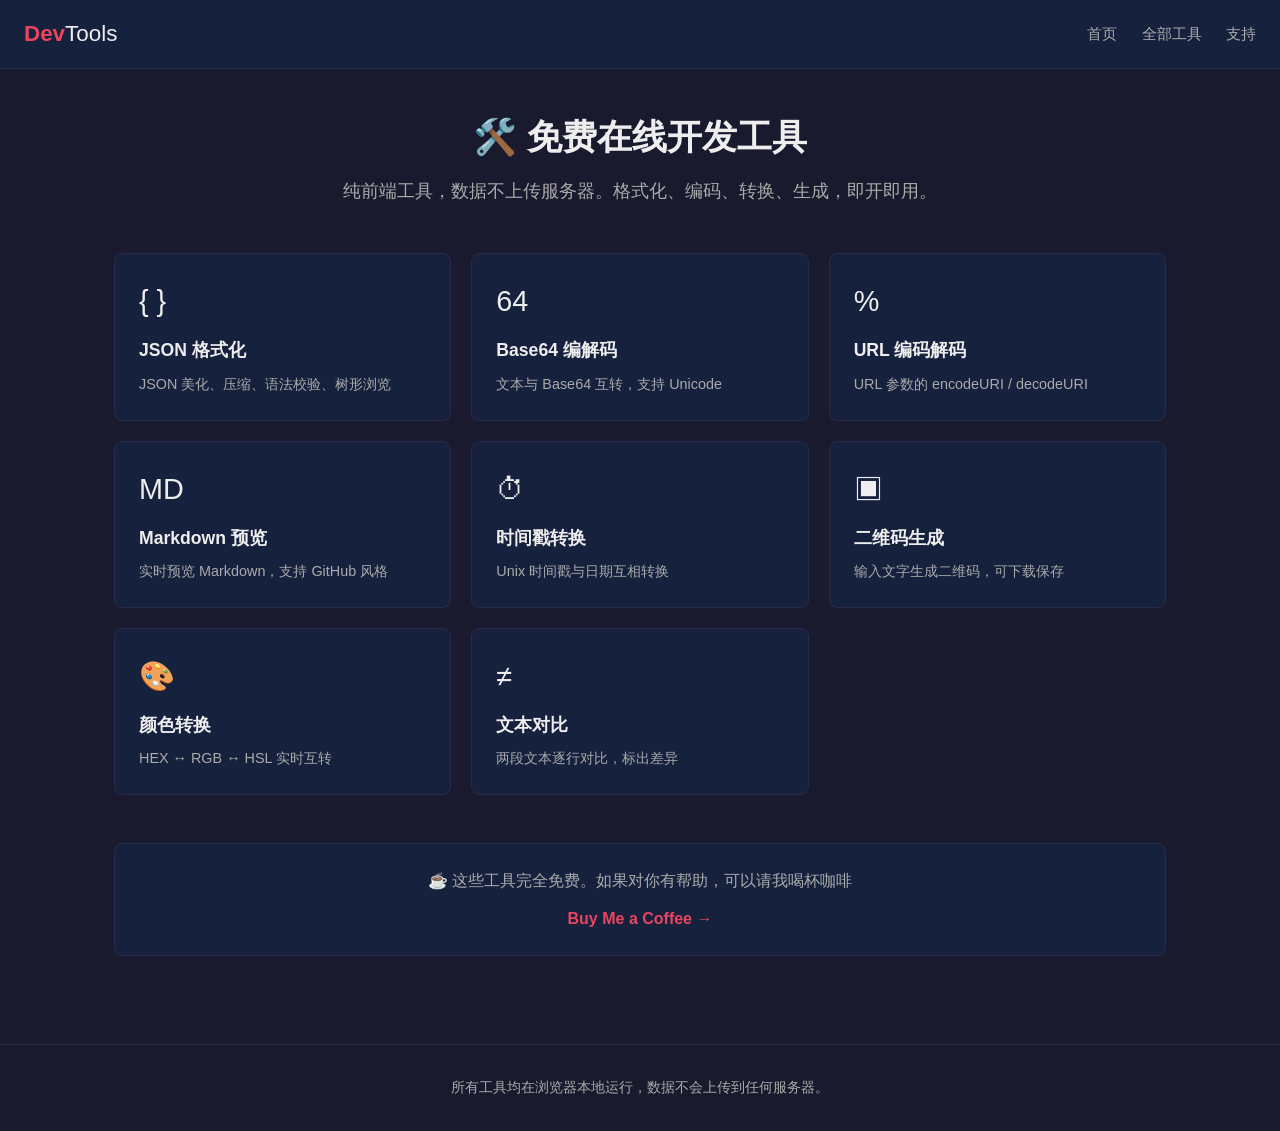
==== index.html @ 664a043a "chore: init - 8 free online dev tools" ====
<!DOCTYPE html>
<html lang="zh-CN">
<head>
  <meta charset="UTF-8">
  <meta name="viewport" content="width=device-width, initial-scale=1.0">
  <title>DevTools - 免费在线开发工具集</title>
  <link rel="stylesheet" href="css/style.css">
</head>
<body>
  <header>
    <a href="/" class="logo">Dev<span>Tools</span></a>
    <nav>
      <a href="/">首页</a>
      <a href="#all-tools">全部工具</a>
      <a href="#sponsor">支持</a>
    </nav>
  </header>

  <main class="container">
    <section class="hero">
      <h1>🛠️ 免费在线开发工具</h1>
      <p>纯前端工具，数据不上传服务器。格式化、编码、转换、生成，即开即用。</p>
    </section>

    <section id="all-tools">
      <div class="tool-grid">

        <a href="tools/json-formatter.html" class="tool-card">
          <div class="icon">{ }</div>
          <h3>JSON 格式化</h3>
          <p>JSON 美化、压缩、语法校验、树形浏览</p>
        </a>

        <a href="tools/base64.html" class="tool-card">
          <div class="icon">64</div>
          <h3>Base64 编解码</h3>
          <p>文本与 Base64 互转，支持 Unicode</p>
        </a>

        <a href="tools/url-encode.html" class="tool-card">
          <div class="icon">%</div>
          <h3>URL 编码解码</h3>
          <p>URL 参数的 encodeURI / decodeURI</p>
        </a>

        <a href="tools/markdown-preview.html" class="tool-card">
          <div class="icon">MD</div>
          <h3>Markdown 预览</h3>
          <p>实时预览 Markdown，支持 GitHub 风格</p>
        </a>

        <a href="tools/timestamp.html" class="tool-card">
          <div class="icon">⏱</div>
          <h3>时间戳转换</h3>
          <p>Unix 时间戳与日期互相转换</p>
        </a>

        <a href="tools/qrcode.html" class="tool-card">
          <div class="icon">▣</div>
          <h3>二维码生成</h3>
          <p>输入文字生成二维码，可下载保存</p>
        </a>

        <a href="tools/color-convert.html" class="tool-card">
          <div class="icon">🎨</div>
          <h3>颜色转换</h3>
          <p>HEX ↔ RGB ↔ HSL 实时互转</p>
        </a>

        <a href="tools/text-diff.html" class="tool-card">
          <div class="icon">≠</div>
          <h3>文本对比</h3>
          <p>两段文本逐行对比，标出差异</p>
        </a>

      </div>
    </section>

    <section class="sponsor-section" id="sponsor">
      <p>☕ 这些工具完全免费。如果对你有帮助，可以请我喝杯咖啡</p>
      <a href="https://www.buymeacoffee.com/" target="_blank" rel="noopener">Buy Me a Coffee →</a>
    </section>
  </main>

  <footer>
    <p>所有工具均在浏览器本地运行，数据不会上传到任何服务器。</p>
  </footer>
</body>
</html>
---- css/style.css ----
/* 全局样式 */
:root {
  --bg: #1a1a2e;
  --card-bg: #16213e;
  --accent: #0f3460;
  --highlight: #e94560;
  --text: #eee;
  --text-secondary: #aaa;
  --border: #2a2a4a;
  --radius: 8px;
}

* {
  margin: 0;
  padding: 0;
  box-sizing: border-box;
}

body {
  font-family: 'Segoe UI', 'PingFang SC', 'Microsoft YaHei', sans-serif;
  background: var(--bg);
  color: var(--text);
  line-height: 1.6;
  min-height: 100vh;
}

/* 顶部导航 */
header {
  background: var(--card-bg);
  border-bottom: 1px solid var(--border);
  padding: 16px 24px;
  display: flex;
  justify-content: space-between;
  align-items: center;
}

.logo {
  font-size: 1.4rem;
  font-weight: 700;
  color: var(--highlight);
  text-decoration: none;
}

.logo span {
  color: var(--text);
  font-weight: 400;
}

nav a {
  color: var(--text-secondary);
  text-decoration: none;
  margin-left: 20px;
  font-size: 0.95rem;
  transition: color 0.2s;
}

nav a:hover {
  color: var(--text);
}

/* 主容器 */
.container {
  max-width: 1100px;
  margin: 0 auto;
  padding: 40px 24px;
}

/* 首页工具网格 */
.hero {
  text-align: center;
  margin-bottom: 48px;
}

.hero h1 {
  font-size: 2.2rem;
  margin-bottom: 12px;
}

.hero p {
  color: var(--text-secondary);
  font-size: 1.1rem;
  max-width: 600px;
  margin: 0 auto;
}

.tool-grid {
  display: grid;
  grid-template-columns: repeat(auto-fill, minmax(280px, 1fr));
  gap: 20px;
}

.tool-card {
  background: var(--card-bg);
  border: 1px solid var(--border);
  border-radius: var(--radius);
  padding: 24px;
  transition: border-color 0.2s, transform 0.2s;
  text-decoration: none;
  color: var(--text);
  display: block;
}

.tool-card:hover {
  border-color: var(--highlight);
  transform: translateY(-2px);
}

.tool-card h3 {
  font-size: 1.1rem;
  margin-bottom: 8px;
}

.tool-card p {
  font-size: 0.9rem;
  color: var(--text-secondary);
}

.tool-card .icon {
  font-size: 1.8rem;
  margin-bottom: 12px;
}

/* 工具页公用 */
.tool-header {
  margin-bottom: 32px;
}

.tool-header h1 {
  font-size: 1.6rem;
  margin-bottom: 8px;
}

.tool-header p {
  color: var(--text-secondary);
}

.back-link {
  display: inline-block;
  color: var(--text-secondary);
  text-decoration: none;
  font-size: 0.9rem;
  margin-bottom: 20px;
  transition: color 0.2s;
}

.back-link:hover {
  color: var(--text);
}

/* 输入输出区 */
.workspace {
  display: grid;
  grid-template-columns: 1fr 1fr;
  gap: 20px;
  margin-bottom: 20px;
}

.workspace.full {
  grid-template-columns: 1fr;
}

.panel {
  display: flex;
  flex-direction: column;
}

.panel label {
  font-size: 0.85rem;
  color: var(--text-secondary);
  margin-bottom: 8px;
  text-transform: uppercase;
  letter-spacing: 0.5px;
}

textarea {
  flex: 1;
  min-height: 300px;
  background: var(--card-bg);
  border: 1px solid var(--border);
  border-radius: var(--radius);
  color: var(--text);
  padding: 16px;
  font-family: 'Cascadia Code', 'Fira Code', 'Consolas', monospace;
  font-size: 0.9rem;
  resize: vertical;
  outline: none;
  transition: border-color 0.2s;
}

textarea:focus {
  border-color: var(--highlight);
}

pre {
  background: var(--card-bg);
  border: 1px solid var(--border);
  border-radius: var(--radius);
  padding: 16px;
  overflow: auto;
  font-family: 'Cascadia Code', 'Fira Code', 'Consolas', monospace;
  font-size: 0.9rem;
  min-height: 300px;
  white-space: pre-wrap;
  word-break: break-all;
}

.output-preview {
  background: var(--card-bg);
  border: 1px solid var(--border);
  border-radius: var(--radius);
  padding: 16px;
  min-height: 300px;
  overflow: auto;
}

/* 按钮 */
.btn {
  display: inline-block;
  padding: 10px 24px;
  border: none;
  border-radius: var(--radius);
  font-size: 0.95rem;
  cursor: pointer;
  transition: background 0.2s;
  font-family: inherit;
}

.btn-primary {
  background: var(--highlight);
  color: #fff;
}

.btn-primary:hover {
  background: #d63850;
}

.btn-secondary {
  background: var(--accent);
  color: var(--text);
}

.btn-secondary:hover {
  background: #1a4a7a;
}

.btn-row {
  display: flex;
  gap: 12px;
  flex-wrap: wrap;
  margin-bottom: 20px;
}

/* 颜色值展示 */
.color-swatch {
  width: 60px;
  height: 60px;
  border-radius: var(--radius);
  border: 1px solid var(--border);
  display: inline-block;
  vertical-align: middle;
  margin-right: 16px;
}

/* 赞助区域 */
.sponsor-section {
  margin-top: 48px;
  padding: 24px;
  background: var(--card-bg);
  border: 1px solid var(--border);
  border-radius: var(--radius);
  text-align: center;
}

.sponsor-section p {
  color: var(--text-secondary);
  margin-bottom: 12px;
}

.sponsor-section a {
  color: var(--highlight);
  text-decoration: none;
  font-weight: 600;
}

/* 页脚 */
footer {
  text-align: center;
  padding: 32px;
  color: var(--text-secondary);
  font-size: 0.85rem;
  border-top: 1px solid var(--border);
  margin-top: 48px;
}

/* QR 码 */
.qr-container {
  text-align: center;
  padding: 32px;
}

.qr-container canvas {
  display: inline-block;
}

/* Markdown 预览样式 */
.output-preview h1,
.output-preview h2,
.output-preview h3 {
  margin-top: 1em;
  margin-bottom: 0.5em;
}

.output-preview code {
  background: #333;
  padding: 2px 6px;
  border-radius: 4px;
}

.output-preview pre code {
  display: block;
  padding: 12px;
  overflow-x: auto;
}

.output-preview table {
  border-collapse: collapse;
  width: 100%;
}

.output-preview th,
.output-preview td {
  border: 1px solid var(--border);
  padding: 8px;
  text-align: left;
}

/* 响应式 */
@media (max-width: 768px) {
  .workspace {
    grid-template-columns: 1fr;
  }

  .hero h1 {
    font-size: 1.6rem;
  }

  header {
    flex-direction: column;
    gap: 12px;
  }
}
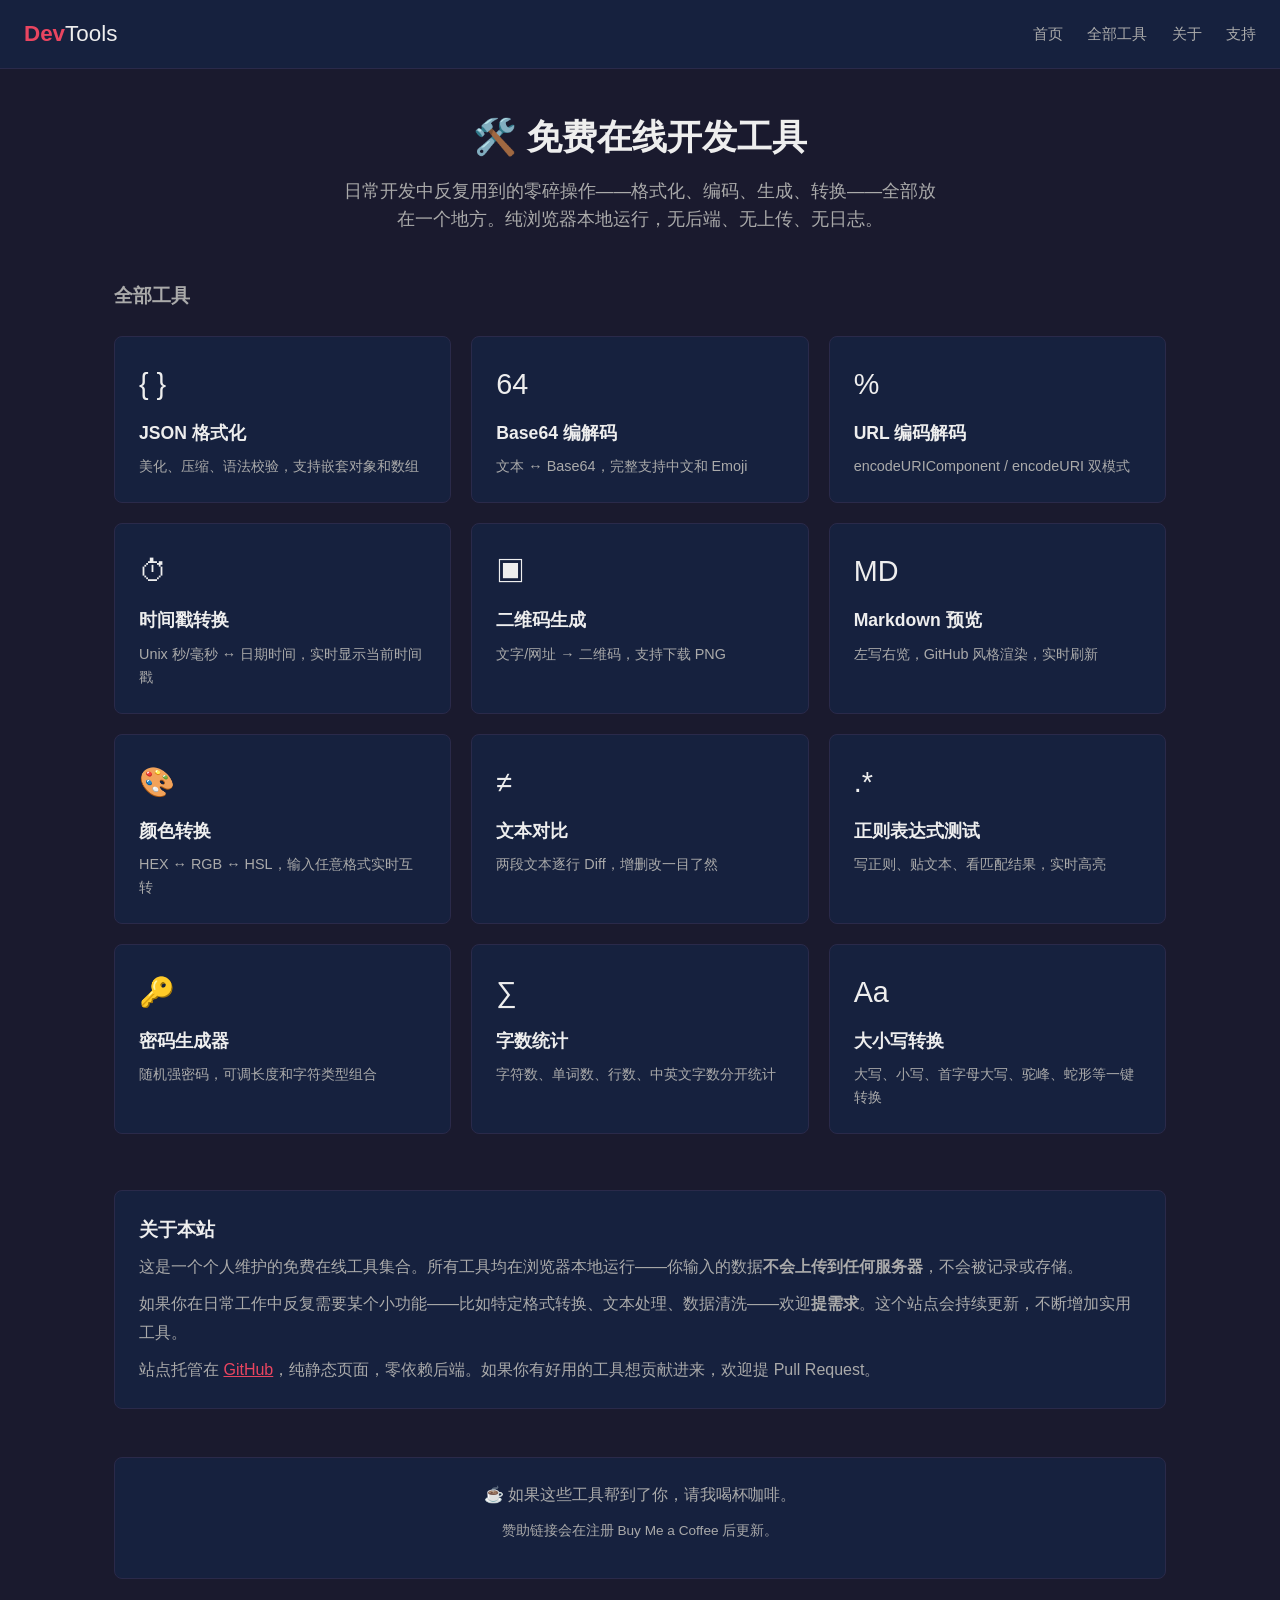
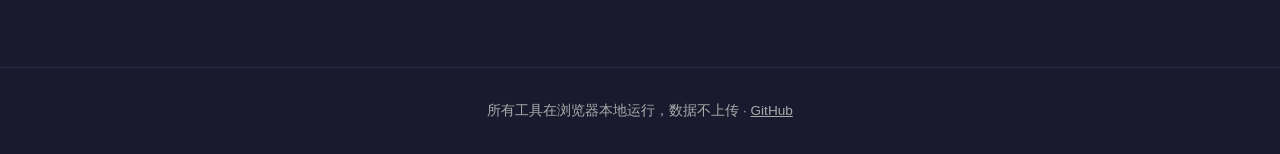
==== commit b90c04f1: "feat: add regex tester, password generator, text counter, case converter + update index" ====
--- a/index.html
+++ b/index.html
@@ -3,6 +3,7 @@
 <head>
   <meta charset="UTF-8">
   <meta name="viewport" content="width=device-width, initial-scale=1.0">
+  <meta name="description" content="免费在线开发工具集：JSON格式化、Base64编解码、二维码生成、文本对比、正则测试、时间戳转换、Markdown预览。纯前端运行，数据不上传。">
   <title>DevTools - 免费在线开发工具集</title>
   <link rel="stylesheet" href="css/style.css">
 </head>
@@ -12,6 +13,7 @@
     <nav>
       <a href="/">首页</a>
       <a href="#all-tools">全部工具</a>
+      <a href="#about">关于</a>
       <a href="#sponsor">支持</a>
     </nav>
   </header>
@@ -19,71 +21,109 @@
   <main class="container">
     <section class="hero">
       <h1>🛠️ 免费在线开发工具</h1>
-      <p>纯前端工具，数据不上传服务器。格式化、编码、转换、生成，即开即用。</p>
+      <p>日常开发中反复用到的零碎操作——格式化、编码、生成、转换——全部放在一个地方。纯浏览器本地运行，无后端、无上传、无日志。</p>
     </section>
 
     <section id="all-tools">
+      <h2 style="margin-bottom:24px;font-size:1.2rem;color:var(--text-secondary);">全部工具</h2>
       <div class="tool-grid">
 
         <a href="tools/json-formatter.html" class="tool-card">
           <div class="icon">{ }</div>
           <h3>JSON 格式化</h3>
-          <p>JSON 美化、压缩、语法校验、树形浏览</p>
+          <p>美化、压缩、语法校验，支持嵌套对象和数组</p>
         </a>
 
         <a href="tools/base64.html" class="tool-card">
           <div class="icon">64</div>
           <h3>Base64 编解码</h3>
-          <p>文本与 Base64 互转，支持 Unicode</p>
+          <p>文本 ↔ Base64，完整支持中文和 Emoji</p>
         </a>
 
         <a href="tools/url-encode.html" class="tool-card">
           <div class="icon">%</div>
           <h3>URL 编码解码</h3>
-          <p>URL 参数的 encodeURI / decodeURI</p>
+          <p>encodeURIComponent / encodeURI 双模式</p>
+        </a>
+
+        <a href="tools/timestamp.html" class="tool-card">
+          <div class="icon">⏱</div>
+          <h3>时间戳转换</h3>
+          <p>Unix 秒/毫秒 ↔ 日期时间，实时显示当前时间戳</p>
+        </a>
+
+        <a href="tools/qrcode.html" class="tool-card">
+          <div class="icon">▣</div>
+          <h3>二维码生成</h3>
+          <p>文字/网址 → 二维码，支持下载 PNG</p>
         </a>
 
         <a href="tools/markdown-preview.html" class="tool-card">
           <div class="icon">MD</div>
           <h3>Markdown 预览</h3>
-          <p>实时预览 Markdown，支持 GitHub 风格</p>
-        </a>
-
-        <a href="tools/timestamp.html" class="tool-card">
-          <div class="icon">⏱</div>
-          <h3>时间戳转换</h3>
-          <p>Unix 时间戳与日期互相转换</p>
-        </a>
-
-        <a href="tools/qrcode.html" class="tool-card">
-          <div class="icon">▣</div>
-          <h3>二维码生成</h3>
-          <p>输入文字生成二维码，可下载保存</p>
+          <p>左写右览，GitHub 风格渲染，实时刷新</p>
         </a>
 
         <a href="tools/color-convert.html" class="tool-card">
           <div class="icon">🎨</div>
           <h3>颜色转换</h3>
-          <p>HEX ↔ RGB ↔ HSL 实时互转</p>
+          <p>HEX ↔ RGB ↔ HSL，输入任意格式实时互转</p>
         </a>
 
         <a href="tools/text-diff.html" class="tool-card">
           <div class="icon">≠</div>
           <h3>文本对比</h3>
-          <p>两段文本逐行对比，标出差异</p>
+          <p>两段文本逐行 Diff，增删改一目了然</p>
+        </a>
+
+        <a href="tools/regex-tester.html" class="tool-card">
+          <div class="icon">.*</div>
+          <h3>正则表达式测试</h3>
+          <p>写正则、贴文本、看匹配结果，实时高亮</p>
+        </a>
+
+        <a href="tools/password-generator.html" class="tool-card">
+          <div class="icon">🔑</div>
+          <h3>密码生成器</h3>
+          <p>随机强密码，可调长度和字符类型组合</p>
+        </a>
+
+        <a href="tools/text-counter.html" class="tool-card">
+          <div class="icon">∑</div>
+          <h3>字数统计</h3>
+          <p>字符数、单词数、行数、中英文字数分开统计</p>
+        </a>
+
+        <a href="tools/case-converter.html" class="tool-card">
+          <div class="icon">Aa</div>
+          <h3>大小写转换</h3>
+          <p>大写、小写、首字母大写、驼峰、蛇形等一键转换</p>
         </a>
 
       </div>
     </section>
 
+    <section id="about" style="margin-top:56px;padding:24px;background:var(--card-bg);border:1px solid var(--border);border-radius:var(--radius);">
+      <h3>关于本站</h3>
+      <p style="color:var(--text-secondary);line-height:1.8;margin-top:8px;">
+        这是一个个人维护的免费在线工具集合。所有工具均在浏览器本地运行——你输入的数据<strong>不会上传到任何服务器</strong>，不会被记录或存储。
+      </p>
+      <p style="color:var(--text-secondary);line-height:1.8;margin-top:8px;">
+        如果你在日常工作中反复需要某个小功能——比如特定格式转换、文本处理、数据清洗——欢迎<strong>提需求</strong>。这个站点会持续更新，不断增加实用工具。
+      </p>
+      <p style="color:var(--text-secondary);line-height:1.8;margin-top:8px;">
+        站点托管在 <a href="https://github.com/ghc5959/devtools" style="color:var(--highlight);">GitHub</a>，纯静态页面，零依赖后端。如果你有好用的工具想贡献进来，欢迎提 Pull Request。
+      </p>
+    </section>
+
     <section class="sponsor-section" id="sponsor">
-      <p>☕ 这些工具完全免费。如果对你有帮助，可以请我喝杯咖啡</p>
-      <a href="https://www.buymeacoffee.com/" target="_blank" rel="noopener">Buy Me a Coffee →</a>
+      <p>☕ 如果这些工具帮到了你，请我喝杯咖啡。</p>
+      <p style="font-size:0.85rem;margin-top:4px;">赞助链接会在注册 Buy Me a Coffee 后更新。</p>
     </section>
   </main>
 
   <footer>
-    <p>所有工具均在浏览器本地运行，数据不会上传到任何服务器。</p>
+    <p>所有工具在浏览器本地运行，数据不上传 · <a href="https://github.com/ghc5959/devtools" style="color:var(--text-secondary);">GitHub</a></p>
   </footer>
 </body>
 </html>
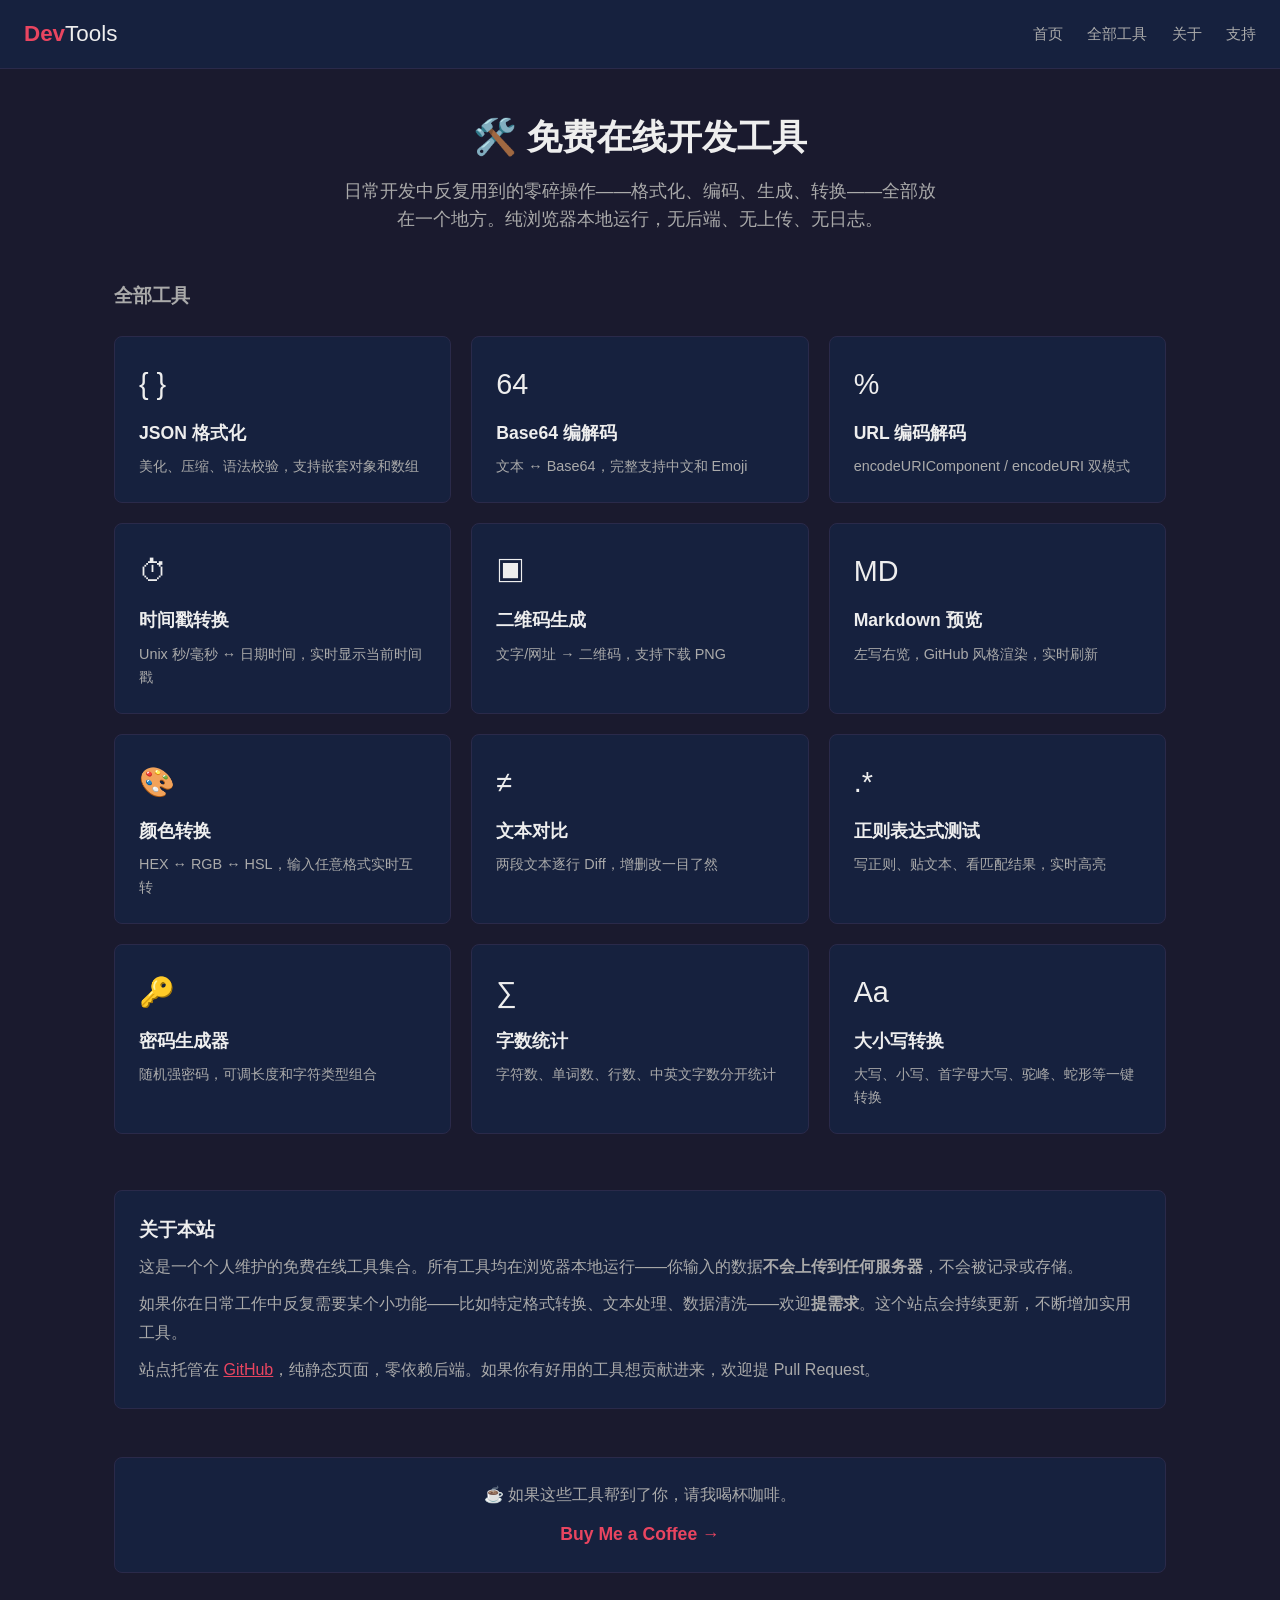
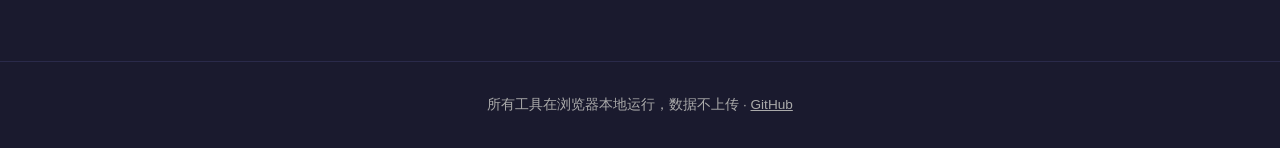
==== commit 12c2c6c0: "feat: add Buy Me a Coffee sponsor link" ====
--- a/index.html
+++ b/index.html
@@ -118,7 +118,7 @@
 
     <section class="sponsor-section" id="sponsor">
       <p>☕ 如果这些工具帮到了你，请我喝杯咖啡。</p>
-      <p style="font-size:0.85rem;margin-top:4px;">赞助链接会在注册 Buy Me a Coffee 后更新。</p>
+      <a href="https://buymeacoffee.com/ghc5959" target="_blank" rel="noopener" style="font-size:1.1rem;">Buy Me a Coffee →</a>
     </section>
   </main>
 
